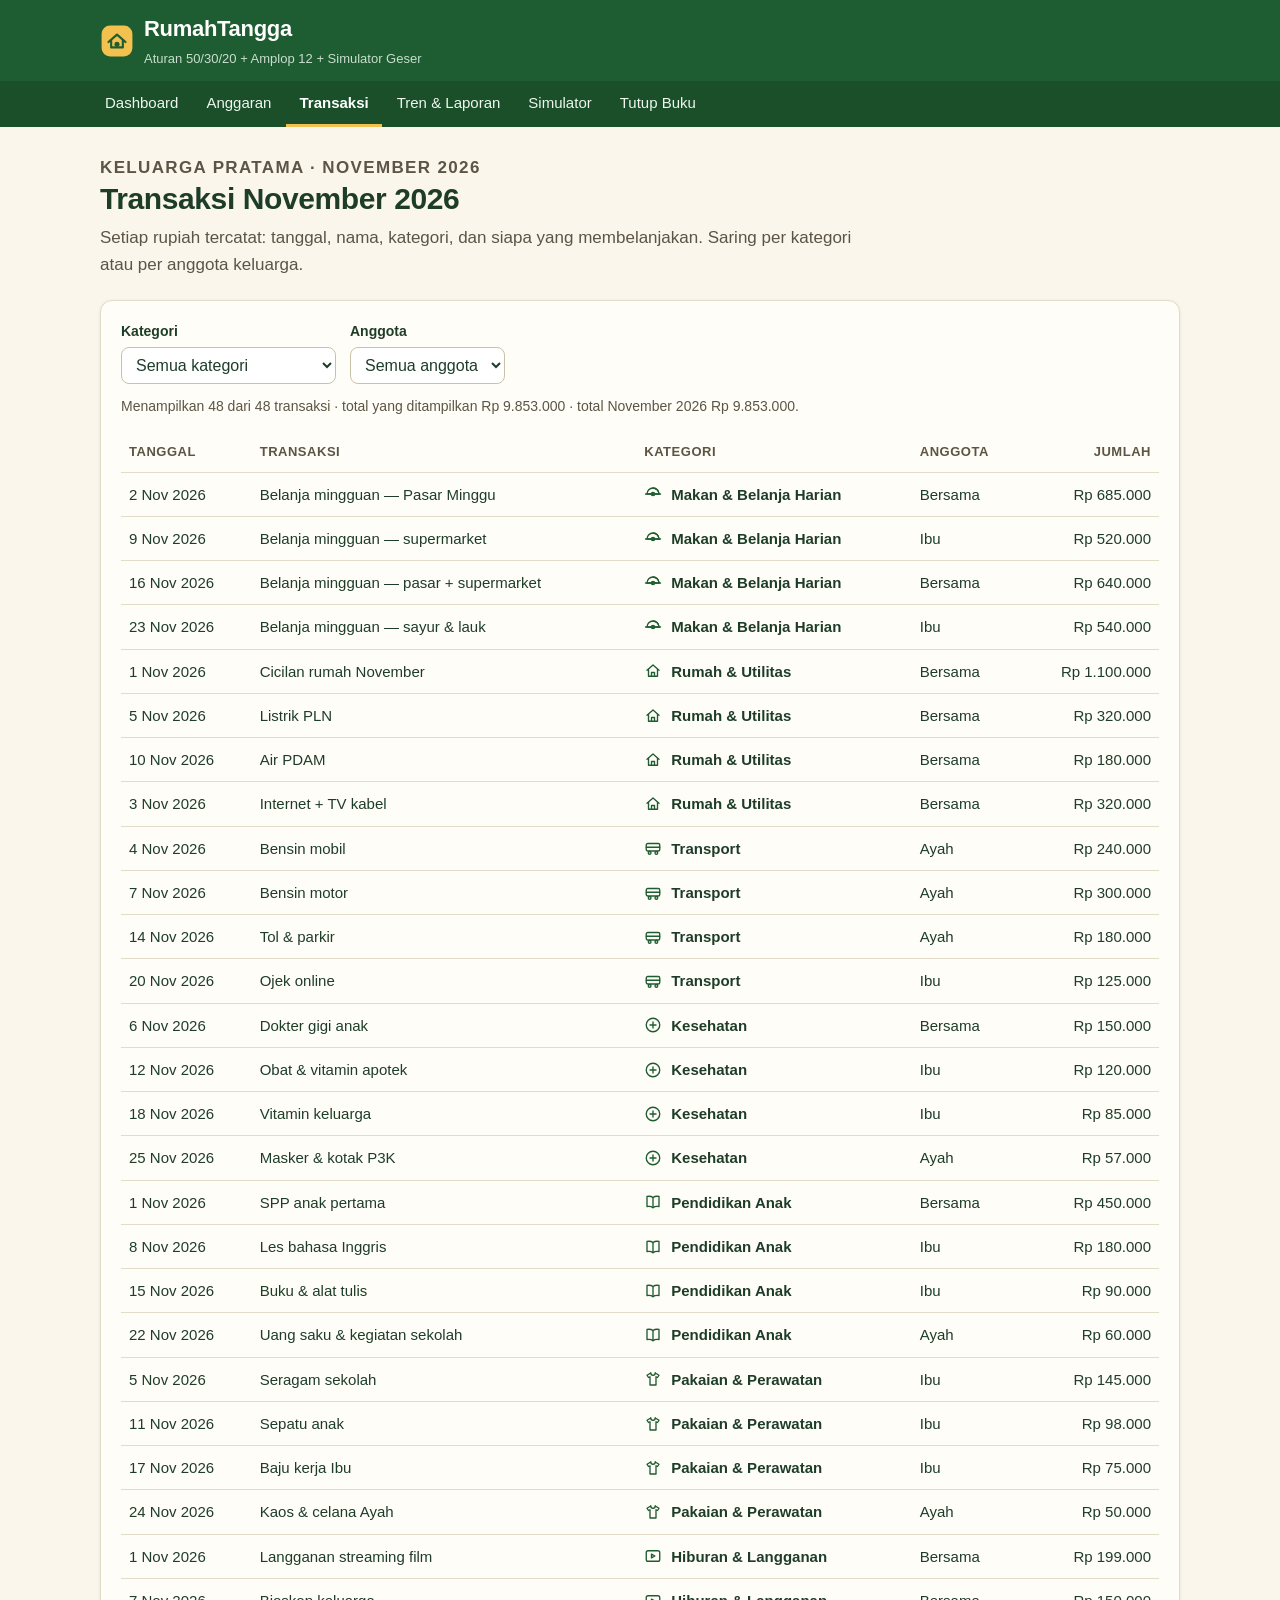
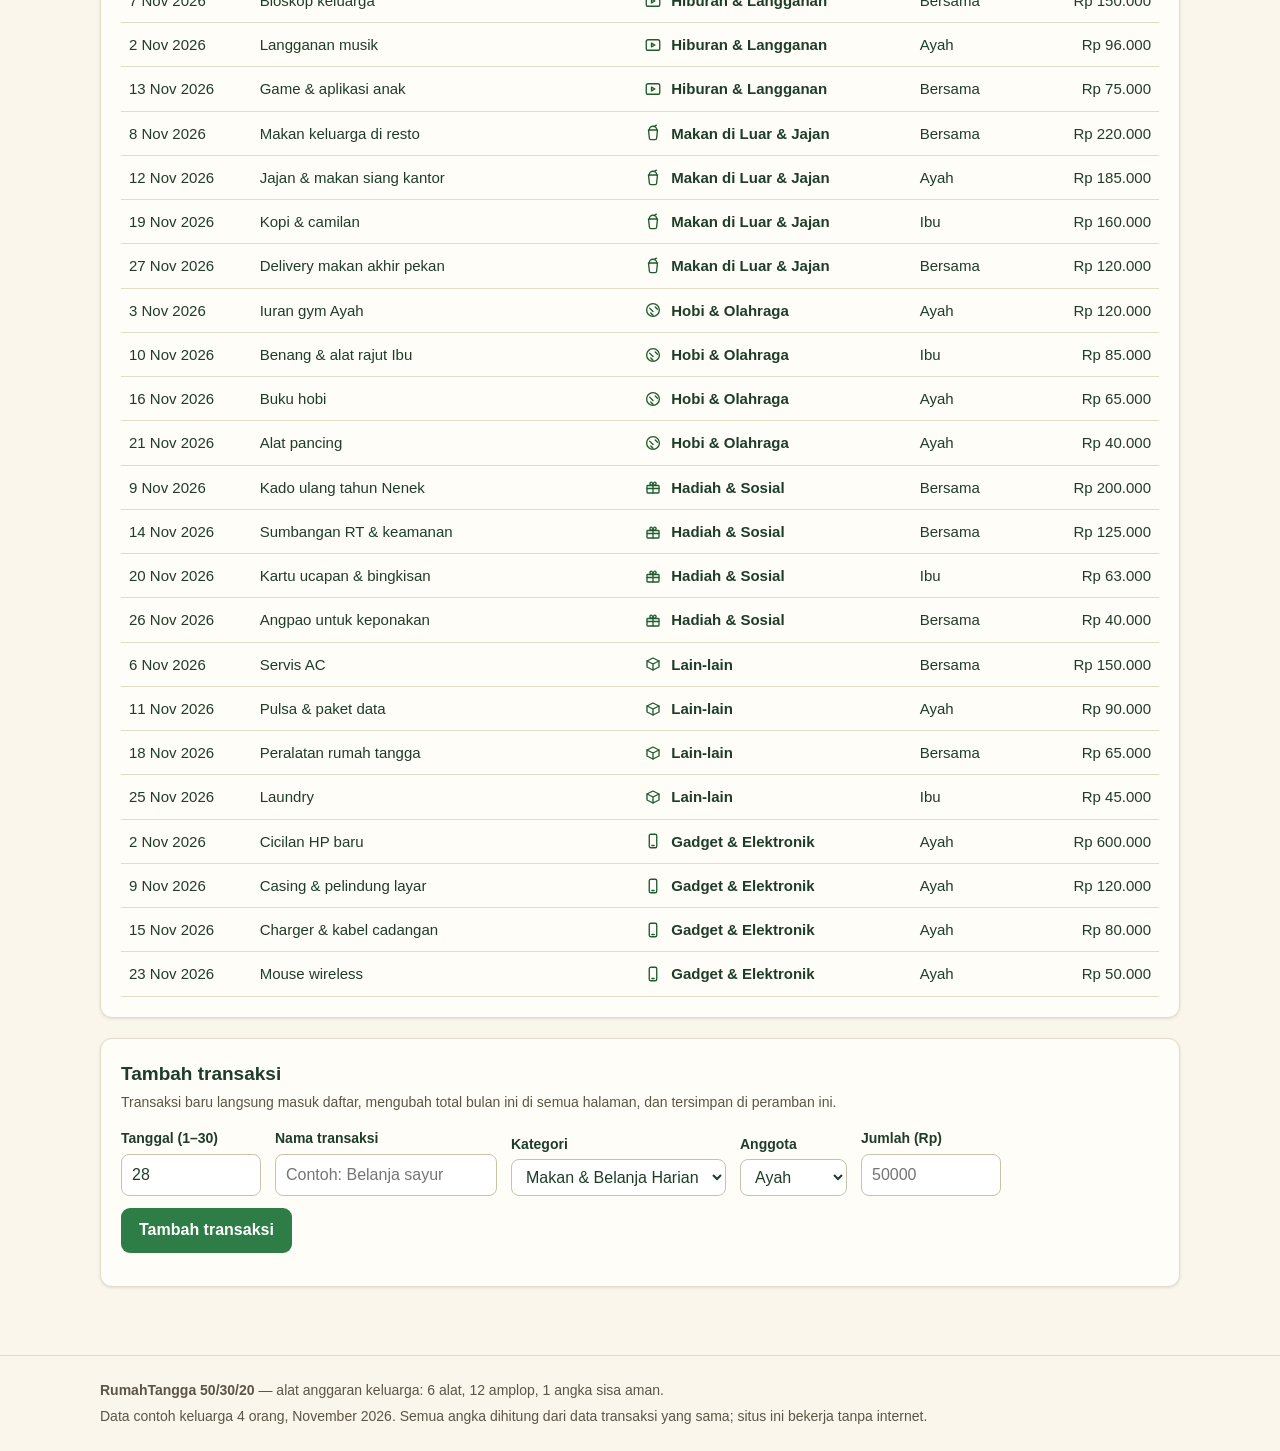
==== app/transaksi.html @ 0146fe8d "RumahTangga 50/30/20 v1: household budget site — 6 alat, 12 amplop, 1 angka: sisa aman Rp 847.000" ====
<!doctype html>
<html lang="id">
<head>
<meta charset="utf-8">
<meta name="viewport" content="width=device-width, initial-scale=1">
<title>Transaksi November 2026 — RumahTangga 50/30/20</title>
<meta name="description" content="48 transaksi Keluarga Pratama November 2026: filter per kategori dan anggota keluarga, plus form tambah transaksi yang benar-benar mengubah total.">
<link rel="stylesheet" href="style.css">
<script type="module" src="transaksi.js"></script>
</head>
<body>
<header class="site-header">
  <div class="header-inner">
    <a class="brand" href="index.html">
      <svg viewBox="0 0 32 32" width="34" height="34" aria-hidden="true"><rect x="1.5" y="1.5" width="29" height="29" rx="8" fill="#f2c14e"/><path d="M8 17 16 10l8 7" fill="none" stroke="#1e5c31" stroke-width="2" stroke-linecap="round" stroke-linejoin="round"/><path d="M10.5 15.5V22h11v-6.5" fill="none" stroke="#1e5c31" stroke-width="2" stroke-linecap="round" stroke-linejoin="round"/><circle cx="16" cy="19" r="2.4" fill="#1e5c31"/></svg>
      <span><span class="brand-name">RumahTangga</span><br><span class="brand-tag">Aturan 50/30/20 + Amplop 12 + Simulator Geser</span></span>
    </a>
  </div>
  <nav class="site-nav" aria-label="Navigasi utama">
    <ul>
      <li><a href="index.html" data-page="index.html">Dashboard</a></li>
      <li><a href="anggaran.html" data-page="anggaran.html">Anggaran</a></li>
      <li><a href="transaksi.html" data-page="transaksi.html">Transaksi</a></li>
      <li><a href="tren.html" data-page="tren.html">Tren &amp; Laporan</a></li>
      <li><a href="simulator.html" data-page="simulator.html">Simulator</a></li>
      <li><a href="tutup-buku.html" data-page="tutup-buku.html">Tutup Buku</a></li>
    </ul>
  </nav>
</header>

<main class="wrap">
  <div class="page-intro">
    <p class="eyebrow">Keluarga Pratama &middot; <span data-month-label>November 2026</span></p>
    <h1>Transaksi November 2026</h1>
    <p>Setiap rupiah tercatat: tanggal, nama, kategori, dan siapa yang membelanjakan. Saring per kategori atau per anggota keluarga.</p>
  </div>

  <section class="card" aria-label="Daftar transaksi">
    <div class="form-row">
      <div class="form-field">
        <label for="filter-category">Kategori</label>
        <select id="filter-category">
          <option value="all">Semua kategori</option>
        </select>
      </div>
      <div class="form-field">
        <label for="filter-member">Anggota</label>
        <select id="filter-member">
          <option value="all">Semua anggota</option>
          <option value="Ayah">Ayah</option>
          <option value="Ibu">Ibu</option>
          <option value="Bersama">Bersama</option>
        </select>
      </div>
    </div>
    <p class="sub" id="tx-summary">Memuat transaksi&hellip;</p>
    <div class="table-scroll">
      <table>
        <thead>
          <tr><th>Tanggal</th><th>Transaksi</th><th>Kategori</th><th>Anggota</th><th class="num">Jumlah</th></tr>
        </thead>
        <tbody id="tx-rows"></tbody>
      </table>
    </div>
  </section>

  <section class="card" aria-label="Tambah transaksi">
    <h2>Tambah transaksi</h2>
    <p class="sub">Transaksi baru langsung masuk daftar, mengubah total bulan ini di semua halaman, dan tersimpan di peramban ini.</p>
    <form id="add-tx">
      <div class="form-row">
        <div class="form-field">
          <label for="new-day">Tanggal (1&ndash;30)</label>
          <input type="number" id="new-day" min="1" max="30" value="28" required>
        </div>
        <div class="form-field">
          <label for="new-label">Nama transaksi</label>
          <input type="text" id="new-label" placeholder="Contoh: Belanja sayur" required>
        </div>
        <div class="form-field">
          <label for="new-category">Kategori</label>
          <select id="new-category"></select>
        </div>
        <div class="form-field">
          <label for="new-member">Anggota</label>
          <select id="new-member">
            <option value="Ayah">Ayah</option>
            <option value="Ibu">Ibu</option>
            <option value="Bersama">Bersama</option>
          </select>
        </div>
        <div class="form-field">
          <label for="new-amount">Jumlah (Rp)</label>
          <input type="number" id="new-amount" min="1" step="1000" placeholder="50000" required>
        </div>
      </div>
      <button type="submit">Tambah transaksi</button>
      <p id="add-tx-msg" class="hint" aria-live="polite"></p>
    </form>
  </section>
</main>

<footer class="site-footer">
  <div class="wrap">
    <p><strong>RumahTangga 50/30/20</strong> — alat anggaran keluarga: 6 alat, 12 amplop, 1 angka sisa aman.</p>
    <p>Data contoh keluarga 4 orang, <span data-month-label>November 2026</span>. Semua angka dihitung dari data transaksi yang sama; situs ini bekerja tanpa internet.</p>
  </div>
</footer>
</body>
</html>
---- app/style.css ----
/* RumahTangga 50/30/20 — gaya situs.
   Palet: hijau daun + krem (uang / rumah tangga). Font sistem, tanpa unduhan font.
   Kontras teks utama mengikuti WCAG AA: tinta #1e3d29 di krem #faf6ec,
   teks sekunder #5c5546, aksen kuning gelap #8a5f10 untuk teks (bukan #c98a1b,
   yang hanya dipakai sebagai isi grafik/batang). */

:root {
  --cream: #faf6ec;
  --card: #fffdf7;
  --ink: #1e3d29;
  --muted: #5c5546;
  --line: #e3dcc8;
  --green: #2e7d46;
  --green-dark: #1e5c31;
  --amber: #c98a1b;
  --amber-text: #8a5f10;
  --red: #a93226;
  --blue: #5b7a99;
  --radius: 12px;
  --shadow: 0 1px 3px rgba(30, 61, 41, 0.12);
}

* { box-sizing: border-box; }

body {
  margin: 0;
  background: var(--cream);
  color: var(--ink);
  font-family: -apple-system, BlinkMacSystemFont, "Segoe UI", Roboto, "Helvetica Neue", Arial, sans-serif;
  font-size: 16px;
  line-height: 1.55;
}

a { color: var(--green-dark); }
a:hover { color: var(--green); }

/* ---------- Header & navigasi ---------- */
.site-header {
  background: var(--green-dark);
  color: #fff;
  padding: 12px 0 0;
}
.header-inner {
  max-width: 1120px;
  margin: 0 auto;
  padding: 0 20px;
  display: flex;
  align-items: center;
  gap: 12px;
  flex-wrap: wrap;
}
.brand { display: flex; align-items: center; gap: 10px; text-decoration: none; color: #fff; }
.brand-name { font-size: 22px; font-weight: 800; letter-spacing: -0.3px; }
.brand-tag { font-size: 13px; color: #d9eadd; opacity: 0.92; }
.site-nav { margin-top: 10px; background: rgba(0, 0, 0, 0.14); }
.site-nav ul {
  max-width: 1120px;
  margin: 0 auto;
  padding: 0 12px;
  list-style: none;
  display: flex;
  gap: 2px;
  flex-wrap: wrap;
}
.site-nav a {
  display: block;
  padding: 10px 13px;
  color: #eef6ee;
  text-decoration: none;
  font-size: 15px;
  border-bottom: 3px solid transparent;
}
.site-nav a:hover { background: rgba(255, 255, 255, 0.1); color: #fff; }
.site-nav a[aria-current="page"] { border-bottom-color: #f2c14e; color: #fff; font-weight: 700; }

/* ---------- Kerangka halaman ---------- */
.wrap { max-width: 1120px; margin: 0 auto; padding: 24px 20px 48px; }
.page-intro { max-width: 760px; margin: 4px 0 22px; }
.page-intro h1 { font-size: 30px; line-height: 1.2; margin: 0 0 8px; letter-spacing: -0.4px; }
.page-intro p { margin: 0; color: var(--muted); font-size: 17px; }
.eyebrow { font-size: 13px; font-weight: 700; letter-spacing: 0.08em; text-transform: uppercase; color: var(--green); margin: 0 0 6px; }

.card {
  background: var(--card);
  border: 1px solid var(--line);
  border-radius: var(--radius);
  box-shadow: var(--shadow);
  padding: 20px;
  margin-bottom: 20px;
}
.card h2 { font-size: 19px; margin: 0 0 4px; }
.card h3 { font-size: 16px; margin: 0 0 8px; }
.card .sub { color: var(--muted); font-size: 14px; margin: 0 0 14px; }

.grid-2 { display: grid; grid-template-columns: 1fr 1fr; gap: 20px; }
.grid-2 > .card { margin-bottom: 0; }
.grid-2-wrap { display: grid; grid-template-columns: 1fr 1fr; gap: 20px; margin-bottom: 20px; }

/* ---------- Kartu angka (KPI) ---------- */
.kpi-strip { display: grid; grid-template-columns: repeat(4, 1fr); gap: 14px; margin-bottom: 20px; }
.kpi {
  background: var(--card);
  border: 1px solid var(--line);
  border-left: 5px solid var(--green);
  border-radius: var(--radius);
  box-shadow: var(--shadow);
  padding: 14px 16px;
}
.kpi.warn { border-left-color: var(--amber); }
.kpi.good { border-left-color: var(--green); }
.kpi-label { font-size: 13px; font-weight: 700; text-transform: uppercase; letter-spacing: 0.05em; color: var(--muted); }
.kpi-value { font-size: 24px; font-weight: 800; letter-spacing: -0.5px; margin: 4px 0 2px; }
.kpi-note { font-size: 13px; color: var(--muted); }

/* ---------- Lampu status ---------- */
.lamp { display: inline-flex; align-items: center; gap: 6px; font-size: 13px; font-weight: 700; }
.lamp::before { content: ""; width: 10px; height: 10px; border-radius: 50%; background: currentColor; display: inline-block; }
.lamp.good { color: var(--green-dark); }
.lamp.warn { color: var(--amber-text); }
.lamp.bad { color: var(--red); }

/* ---------- Batang amplop ---------- */
.envelope { padding: 12px 0; border-bottom: 1px solid var(--line); }
.envelope:last-child { border-bottom: 0; }
.envelope-top { display: flex; justify-content: space-between; gap: 10px; align-items: baseline; }
.envelope-name { font-weight: 700; display: flex; align-items: center; gap: 8px; }
.envelope-amount { font-weight: 700; white-space: nowrap; }
.envelope-meta { font-size: 13px; color: var(--muted); margin-top: 2px; }
.bar-track { height: 10px; background: #efe9d8; border-radius: 6px; overflow: hidden; margin-top: 8px; }
.bar-fill { height: 100%; border-radius: 6px; background: var(--green); }
.bar-fill.warn { background: var(--amber); }
.bar-fill.bad { background: var(--red); }

/* ---------- 50/30/20 ---------- */
.split { display: grid; grid-template-columns: 250px 1fr; gap: 24px; align-items: center; }
.rule-row { display: grid; grid-template-columns: 150px 1fr 118px; gap: 12px; align-items: center; padding: 10px 0; border-bottom: 1px solid var(--line); }
.rule-row:last-child { border-bottom: 0; }
.rule-name { font-weight: 700; }
.rule-note { font-size: 13px; color: var(--muted); }
.rule-pct { text-align: right; font-weight: 800; font-size: 18px; }
.legend { display: flex; gap: 16px; flex-wrap: wrap; font-size: 13px; color: var(--muted); margin-top: 12px; }
.legend i { display: inline-block; width: 12px; height: 12px; border-radius: 3px; margin-right: 5px; vertical-align: -1px; }

/* ---------- Tabel ---------- */
table { width: 100%; border-collapse: collapse; font-size: 15px; }
th, td { padding: 10px 8px; text-align: left; border-bottom: 1px solid var(--line); vertical-align: middle; }
th { font-size: 13px; text-transform: uppercase; letter-spacing: 0.04em; color: var(--muted); }
td.num, th.num { text-align: right; font-variant-numeric: tabular-nums; white-space: nowrap; }
tr.total-row td { font-weight: 800; background: #f3efdf; }
.cat-cell { display: flex; align-items: center; gap: 9px; font-weight: 600; }
.cat-cell svg { flex: none; color: var(--green-dark); }
.table-scroll { overflow-x: auto; }

/* ---------- Form ---------- */
label { font-weight: 700; font-size: 14px; display: block; margin-bottom: 4px; }
input[type="number"], input[type="text"], select {
  font: inherit;
  padding: 8px 10px;
  border: 1px solid #c9c2ab;
  border-radius: 8px;
  background: #fff;
  color: var(--ink);
  max-width: 100%;
}
input[type="number"] { width: 140px; }
input[type="range"] { width: 100%; accent-color: var(--green); }
button, .btn {
  font: inherit;
  font-weight: 700;
  cursor: pointer;
  border: 0;
  border-radius: 9px;
  padding: 10px 18px;
  background: var(--green);
  color: #fff;
  text-decoration: none;
  display: inline-block;
}
button:hover, .btn:hover { background: var(--green-dark); }
button.secondary { background: #fff; color: var(--green-dark); border: 1.5px solid var(--green-dark); }
button:disabled { opacity: 0.55; cursor: not-allowed; }
.form-row { display: flex; gap: 14px; flex-wrap: wrap; align-items: end; margin-bottom: 12px; }
.form-field { display: flex; flex-direction: column; }
.hint { font-size: 13px; color: var(--muted); }
.error-text { color: var(--red); font-weight: 700; font-size: 14px; }
.ok-text { color: var(--green-dark); font-weight: 700; font-size: 14px; }

/* ---------- Peringatan ---------- */
.alert { border-radius: var(--radius); padding: 14px 16px; margin-bottom: 14px; border: 1px solid; font-size: 15px; }
.alert.warn { background: #fdf3dc; border-color: #e3c98a; color: #5f430a; }
.alert.bad { background: #fdecea; border-color: #e5a9a2; color: #6e1f16; }
.alert.good { background: #e9f4ec; border-color: #a9cbb4; color: #1e3d29; }
.alert strong { display: block; margin-bottom: 2px; }

/* ---------- Simulator ---------- */
.slider-block { padding: 14px 0; border-bottom: 1px solid var(--line); }
.slider-block:last-child { border-bottom: 0; }
.slider-head { display: flex; justify-content: space-between; gap: 10px; align-items: baseline; }
.slider-head .value { font-weight: 800; font-size: 17px; white-space: nowrap; }
.preset-row { display: flex; gap: 10px; flex-wrap: wrap; margin-top: 12px; }
.result-big { font-size: 30px; font-weight: 800; letter-spacing: -0.5px; }
.result-grid { display: grid; grid-template-columns: repeat(3, 1fr); gap: 14px; }

/* ---------- Footer ---------- */
.site-footer { border-top: 1px solid var(--line); padding: 20px; color: var(--muted); font-size: 14px; }
.site-footer .wrap { padding-top: 0; padding-bottom: 0; }
.site-footer p { margin: 4px 0; }

/* ---------- Responsif ---------- */
@media (max-width: 860px) {
  .kpi-strip { grid-template-columns: 1fr 1fr; }
  .grid-2, .grid-2-wrap { grid-template-columns: 1fr; }
  .split { grid-template-columns: 1fr; justify-items: center; }
  .result-grid { grid-template-columns: 1fr; }
  .rule-row { grid-template-columns: 120px 1fr 96px; }
  .page-intro h1 { font-size: 25px; }
  .kpi-value { font-size: 21px; }
}
@media (max-width: 480px) {
  .kpi-strip { grid-template-columns: 1fr; }
  .site-nav a { padding: 9px 9px; font-size: 14px; }
  .wrap { padding: 18px 14px 36px; }
  th, td { padding: 8px 5px; font-size: 14px; }
}
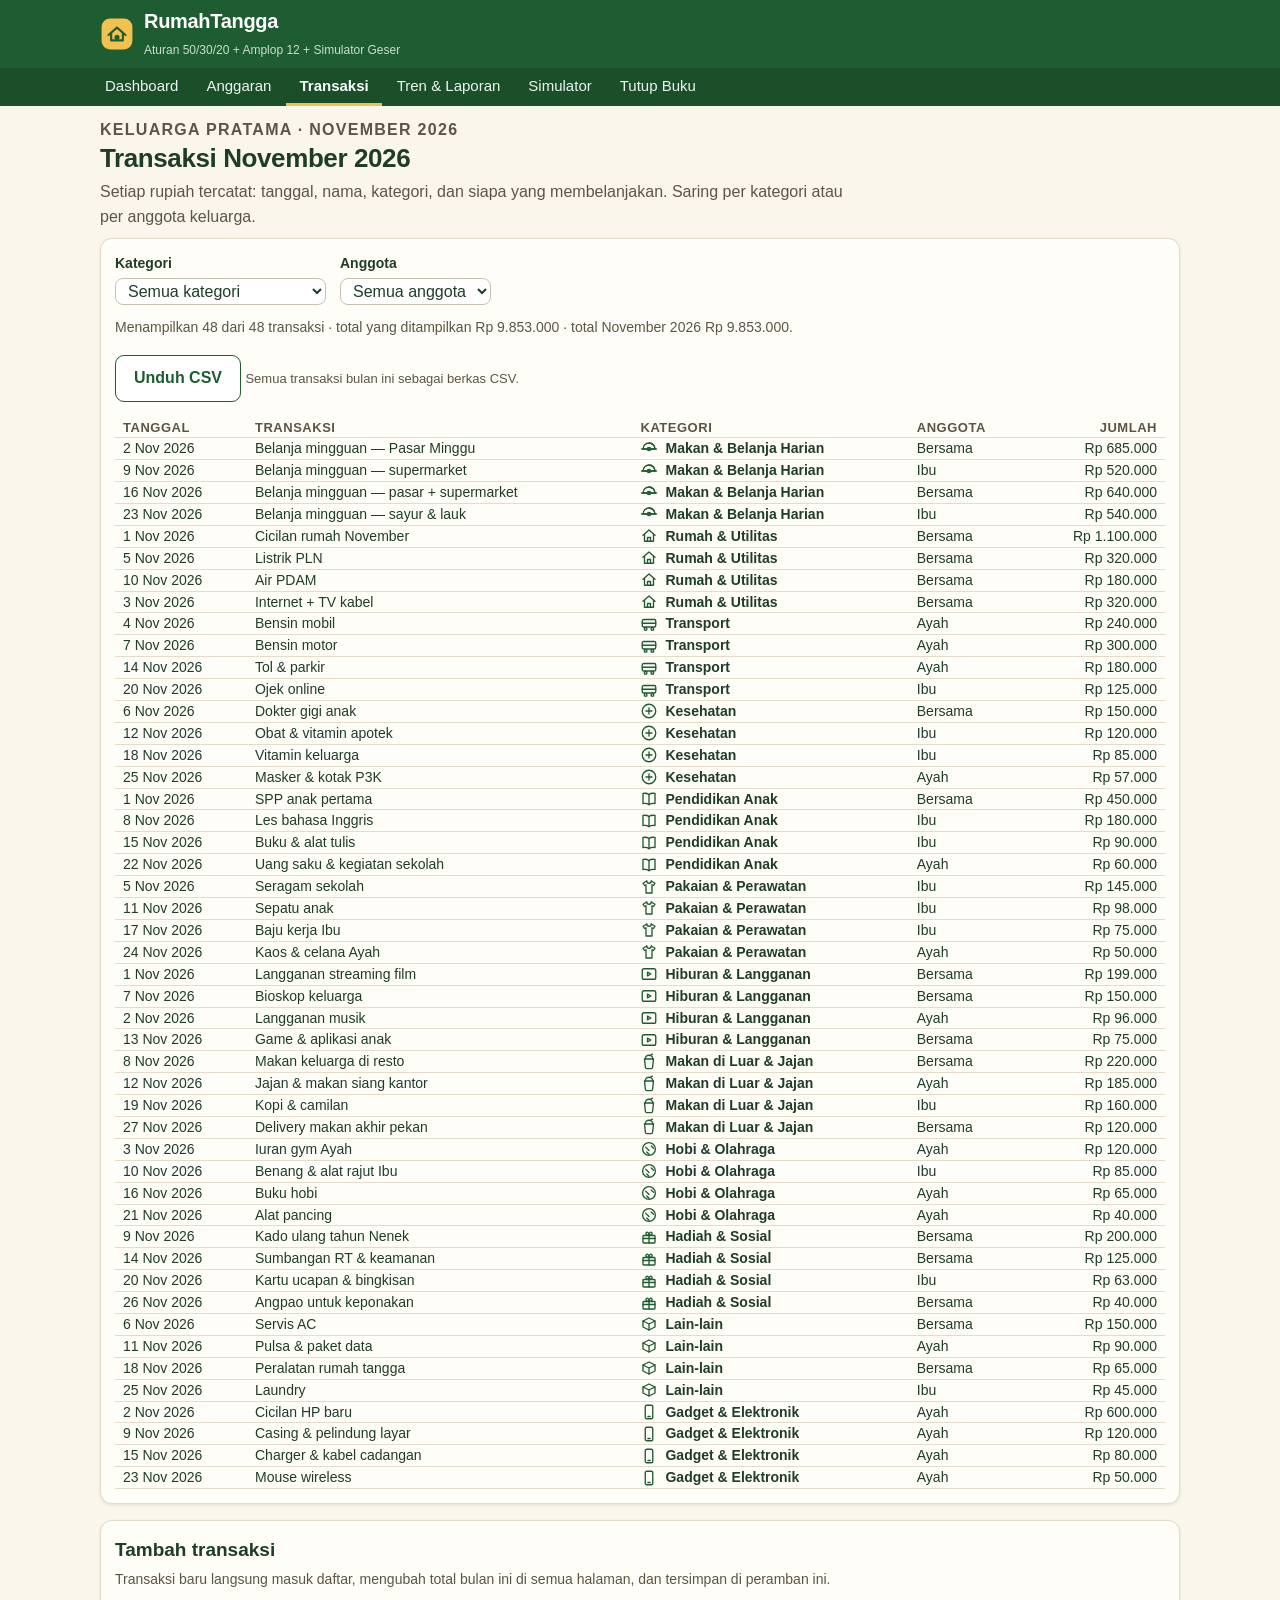
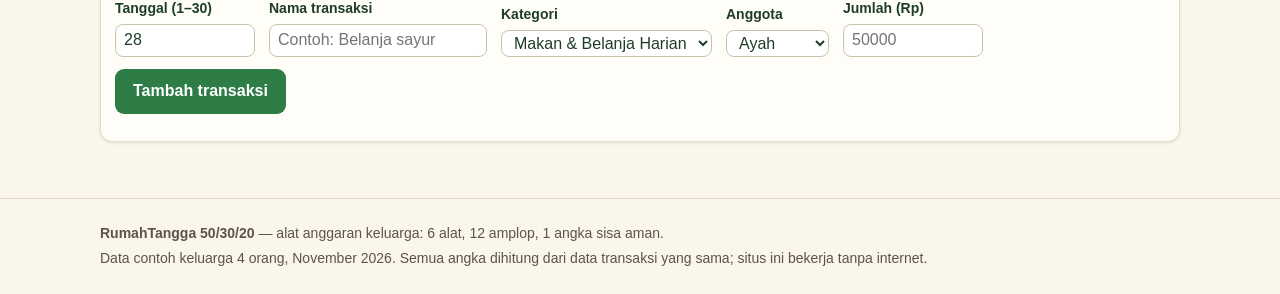
==== commit 4d7fd78c: "Fix v1 dari 3 juri internal (79/79/82): preset simulator aktif saat load; input anggaran berformat r" ====
--- a/app/transaksi.html
+++ b/app/transaksi.html
@@ -54,6 +54,7 @@
       </div>
     </div>
     <p class="sub" id="tx-summary">Memuat transaksi&hellip;</p>
+    <p><button type="button" class="secondary" id="export-csv">Unduh CSV</button> <span class="hint">Semua transaksi bulan ini sebagai berkas CSV.</span></p>
     <div class="table-scroll">
       <table>
         <thead>
--- a/app/style.css
+++ b/app/style.css
@@ -38,7 +38,7 @@
 .site-header {
   background: var(--green-dark);
   color: #fff;
-  padding: 12px 0 0;
+  padding: 6px 0 0;
 }
 .header-inner {
   max-width: 1120px;
@@ -50,9 +50,9 @@
   flex-wrap: wrap;
 }
 .brand { display: flex; align-items: center; gap: 10px; text-decoration: none; color: #fff; }
-.brand-name { font-size: 22px; font-weight: 800; letter-spacing: -0.3px; }
-.brand-tag { font-size: 13px; color: #d9eadd; opacity: 0.92; }
-.site-nav { margin-top: 10px; background: rgba(0, 0, 0, 0.14); }
+.brand-name { font-size: 20px; font-weight: 800; letter-spacing: -0.3px; }
+.brand-tag { font-size: 12px; color: #d9eadd; opacity: 0.92; }
+.site-nav { margin-top: 6px; background: rgba(0, 0, 0, 0.14); }
 .site-nav ul {
   max-width: 1120px;
   margin: 0 auto;
@@ -64,7 +64,7 @@
 }
 .site-nav a {
   display: block;
-  padding: 10px 13px;
+  padding: 6px 13px;
   color: #eef6ee;
   text-decoration: none;
   font-size: 15px;
@@ -74,42 +74,42 @@
 .site-nav a[aria-current="page"] { border-bottom-color: #f2c14e; color: #fff; font-weight: 700; }
 
 /* ---------- Kerangka halaman ---------- */
-.wrap { max-width: 1120px; margin: 0 auto; padding: 24px 20px 48px; }
-.page-intro { max-width: 760px; margin: 4px 0 22px; }
-.page-intro h1 { font-size: 30px; line-height: 1.2; margin: 0 0 8px; letter-spacing: -0.4px; }
-.page-intro p { margin: 0; color: var(--muted); font-size: 17px; }
-.eyebrow { font-size: 13px; font-weight: 700; letter-spacing: 0.08em; text-transform: uppercase; color: var(--green); margin: 0 0 6px; }
+.wrap { max-width: 1120px; margin: 0 auto; padding: 12px 20px 40px; }
+.page-intro { max-width: 760px; margin: 0 0 8px; }
+.page-intro h1 { font-size: 26px; line-height: 1.2; margin: 0 0 6px; letter-spacing: -0.4px; }
+.page-intro p { margin: 0; color: var(--muted); font-size: 16px; }
+.eyebrow { font-size: 13px; font-weight: 700; letter-spacing: 0.08em; text-transform: uppercase; color: var(--green); margin: 0 0 3px; }
 
 .card {
   background: var(--card);
   border: 1px solid var(--line);
   border-radius: var(--radius);
   box-shadow: var(--shadow);
-  padding: 20px;
-  margin-bottom: 20px;
+  padding: 14px;
+  margin-bottom: 16px;
 }
 .card h2 { font-size: 19px; margin: 0 0 4px; }
 .card h3 { font-size: 16px; margin: 0 0 8px; }
-.card .sub { color: var(--muted); font-size: 14px; margin: 0 0 14px; }
-
-.grid-2 { display: grid; grid-template-columns: 1fr 1fr; gap: 20px; }
+.card .sub { color: var(--muted); font-size: 14px; margin: 0 0 8px; }
+
+.grid-2 { display: grid; grid-template-columns: 1fr 1fr; gap: 16px; }
 .grid-2 > .card { margin-bottom: 0; }
-.grid-2-wrap { display: grid; grid-template-columns: 1fr 1fr; gap: 20px; margin-bottom: 20px; }
+.grid-2-wrap { display: grid; grid-template-columns: 1fr 1fr; gap: 16px; margin-bottom: 16px; }
 
 /* ---------- Kartu angka (KPI) ---------- */
-.kpi-strip { display: grid; grid-template-columns: repeat(4, 1fr); gap: 14px; margin-bottom: 20px; }
+.kpi-strip { display: grid; grid-template-columns: repeat(4, 1fr); gap: 14px; margin-bottom: 16px; }
 .kpi {
   background: var(--card);
   border: 1px solid var(--line);
   border-left: 5px solid var(--green);
   border-radius: var(--radius);
   box-shadow: var(--shadow);
-  padding: 14px 16px;
+  padding: 10px 16px;
 }
 .kpi.warn { border-left-color: var(--amber); }
 .kpi.good { border-left-color: var(--green); }
 .kpi-label { font-size: 13px; font-weight: 700; text-transform: uppercase; letter-spacing: 0.05em; color: var(--muted); }
-.kpi-value { font-size: 24px; font-weight: 800; letter-spacing: -0.5px; margin: 4px 0 2px; }
+.kpi-value { font-size: 22px; font-weight: 800; letter-spacing: -0.5px; margin: 3px 0 1px; }
 .kpi-note { font-size: 13px; color: var(--muted); }
 
 /* ---------- Lampu status ---------- */
@@ -120,42 +120,43 @@
 .lamp.bad { color: var(--red); }
 
 /* ---------- Batang amplop ---------- */
-.envelope { padding: 12px 0; border-bottom: 1px solid var(--line); }
+.envelope { padding: 8px 0; border-bottom: 1px solid var(--line); }
 .envelope:last-child { border-bottom: 0; }
 .envelope-top { display: flex; justify-content: space-between; gap: 10px; align-items: baseline; }
 .envelope-name { font-weight: 700; display: flex; align-items: center; gap: 8px; }
 .envelope-amount { font-weight: 700; white-space: nowrap; }
 .envelope-meta { font-size: 13px; color: var(--muted); margin-top: 2px; }
-.bar-track { height: 10px; background: #efe9d8; border-radius: 6px; overflow: hidden; margin-top: 8px; }
+.bar-track { height: 10px; background: #efe9d8; border-radius: 6px; overflow: hidden; margin-top: 5px; }
 .bar-fill { height: 100%; border-radius: 6px; background: var(--green); }
 .bar-fill.warn { background: var(--amber); }
 .bar-fill.bad { background: var(--red); }
 
 /* ---------- 50/30/20 ---------- */
-.split { display: grid; grid-template-columns: 250px 1fr; gap: 24px; align-items: center; }
-.rule-row { display: grid; grid-template-columns: 150px 1fr 118px; gap: 12px; align-items: center; padding: 10px 0; border-bottom: 1px solid var(--line); }
+.split { display: grid; grid-template-columns: 210px 1fr; gap: 16px; align-items: center; }
+.rule-row { display: grid; grid-template-columns: 150px 1fr 118px; gap: 12px; align-items: center; padding: 5px 0; border-bottom: 1px solid var(--line); }
 .rule-row:last-child { border-bottom: 0; }
 .rule-name { font-weight: 700; }
 .rule-note { font-size: 13px; color: var(--muted); }
 .rule-pct { text-align: right; font-weight: 800; font-size: 18px; }
-.legend { display: flex; gap: 16px; flex-wrap: wrap; font-size: 13px; color: var(--muted); margin-top: 12px; }
+.legend { display: flex; gap: 16px; flex-wrap: wrap; font-size: 13px; color: var(--muted); margin-top: 8px; }
 .legend i { display: inline-block; width: 12px; height: 12px; border-radius: 3px; margin-right: 5px; vertical-align: -1px; }
 
 /* ---------- Tabel ---------- */
-table { width: 100%; border-collapse: collapse; font-size: 15px; }
-th, td { padding: 10px 8px; text-align: left; border-bottom: 1px solid var(--line); vertical-align: middle; }
+table { width: 100%; border-collapse: collapse; font-size: 14px; line-height: 1.35; }
+th, td { padding: 1px 8px; text-align: left; border-bottom: 1px solid var(--line); vertical-align: middle; }
 th { font-size: 13px; text-transform: uppercase; letter-spacing: 0.04em; color: var(--muted); }
 td.num, th.num { text-align: right; font-variant-numeric: tabular-nums; white-space: nowrap; }
 tr.total-row td { font-weight: 800; background: #f3efdf; }
-.cat-cell { display: flex; align-items: center; gap: 9px; font-weight: 600; }
+.cat-cell { display: flex; align-items: center; gap: 7px; font-weight: 600; }
 .cat-cell svg { flex: none; color: var(--green-dark); }
+td .hint { font-size: 12px; line-height: 1.25; }
 .table-scroll { overflow-x: auto; }
 
 /* ---------- Form ---------- */
 label { font-weight: 700; font-size: 14px; display: block; margin-bottom: 4px; }
 input[type="number"], input[type="text"], select {
   font: inherit;
-  padding: 8px 10px;
+  padding: 3px 8px;
   border: 1px solid #c9c2ab;
   border-radius: 8px;
   background: #fff;
@@ -163,6 +164,7 @@
   max-width: 100%;
 }
 input[type="number"] { width: 140px; }
+.budget-input { width: 150px; text-align: right; font-variant-numeric: tabular-nums; }
 input[type="range"] { width: 100%; accent-color: var(--green); }
 button, .btn {
   font: inherit;
@@ -193,13 +195,16 @@
 .alert strong { display: block; margin-bottom: 2px; }
 
 /* ---------- Simulator ---------- */
-.slider-block { padding: 14px 0; border-bottom: 1px solid var(--line); }
+.slider-block { padding: 10px 0; border-bottom: 1px solid var(--line); }
 .slider-block:last-child { border-bottom: 0; }
 .slider-head { display: flex; justify-content: space-between; gap: 10px; align-items: baseline; }
 .slider-head .value { font-weight: 800; font-size: 17px; white-space: nowrap; }
 .preset-row { display: flex; gap: 10px; flex-wrap: wrap; margin-top: 12px; }
 .result-big { font-size: 30px; font-weight: 800; letter-spacing: -0.5px; }
-.result-grid { display: grid; grid-template-columns: repeat(3, 1fr); gap: 14px; }
+.result-grid { display: grid; grid-template-columns: repeat(3, 1fr); gap: 10px; }
+/* Nilai hasil simulator harus muat satu baris utuh di kolomnya yang sempit:
+   ukuran sedikit lebih kecil dari KPI biasa dan tanpa pembungkusan. */
+.result-grid .kpi-value { font-size: 20px; white-space: nowrap; }
 
 /* ---------- Footer ---------- */
 .site-footer { border-top: 1px solid var(--line); padding: 20px; color: var(--muted); font-size: 14px; }
